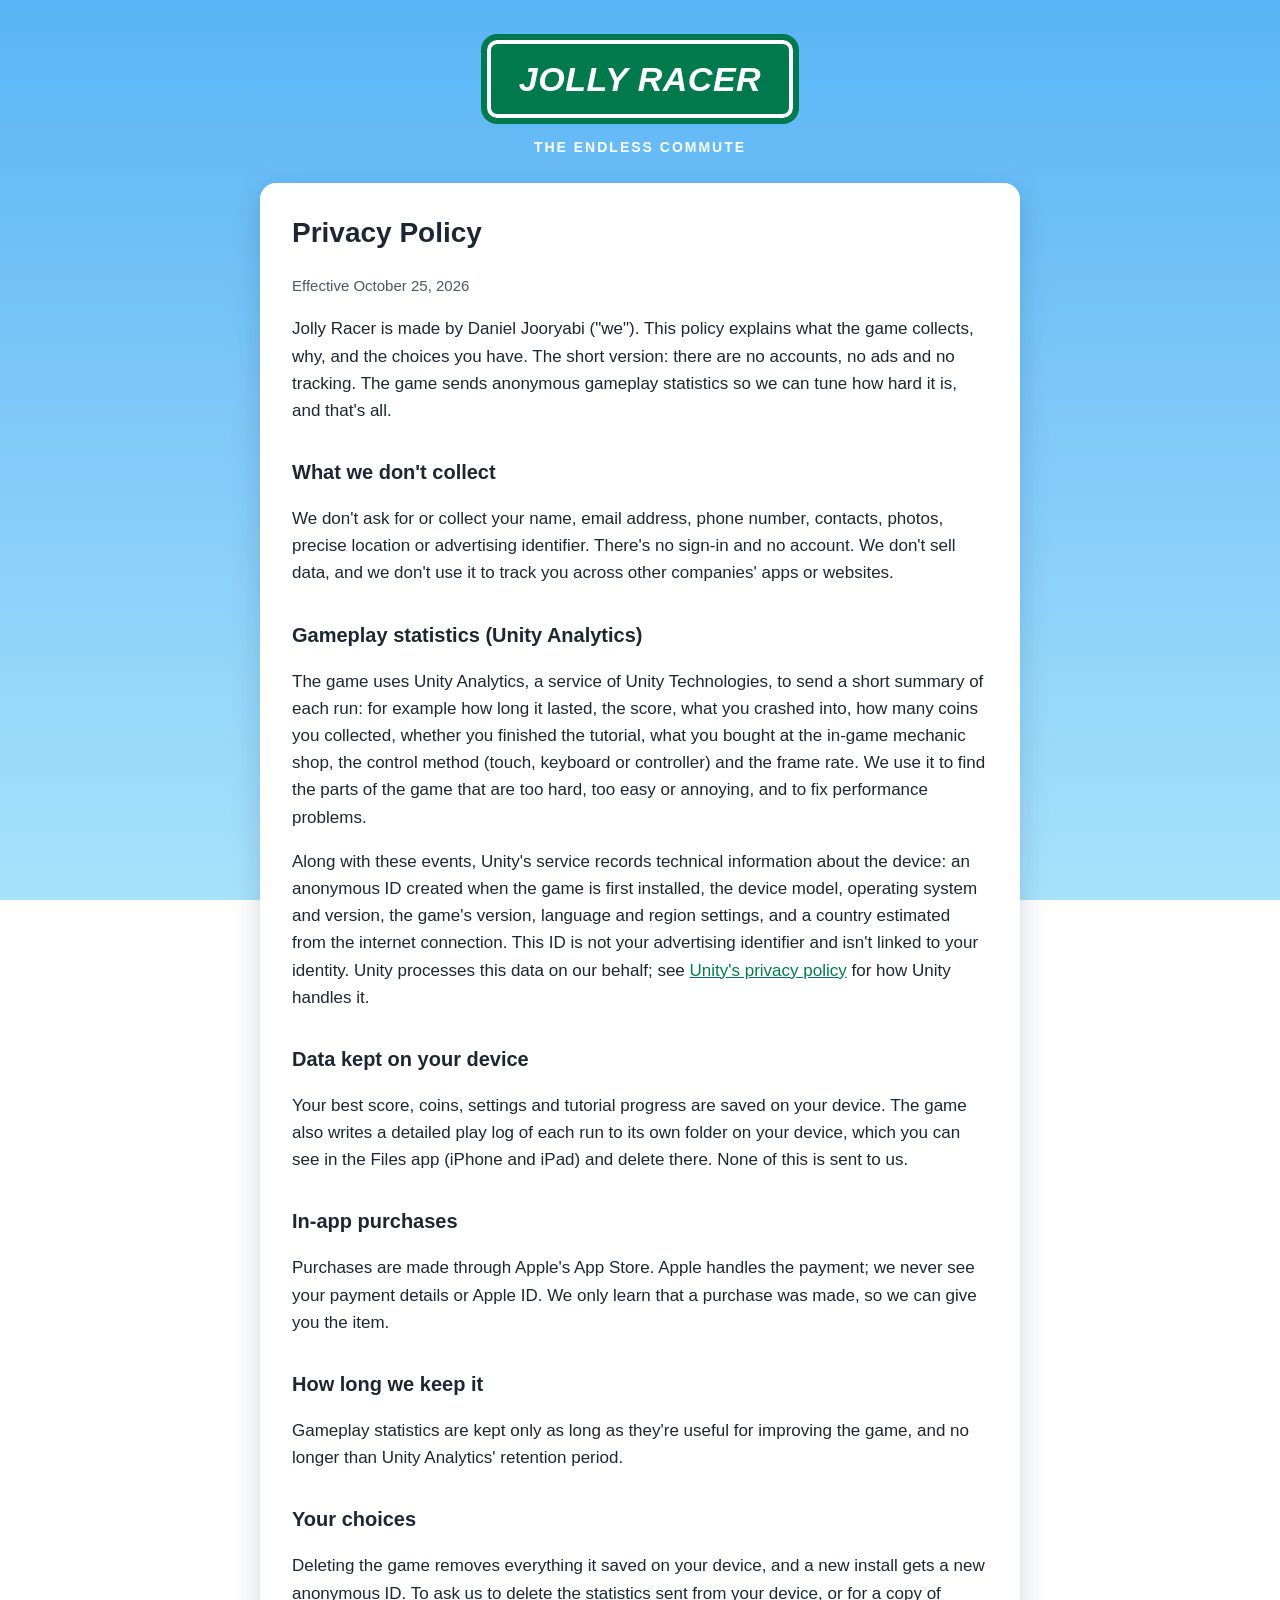
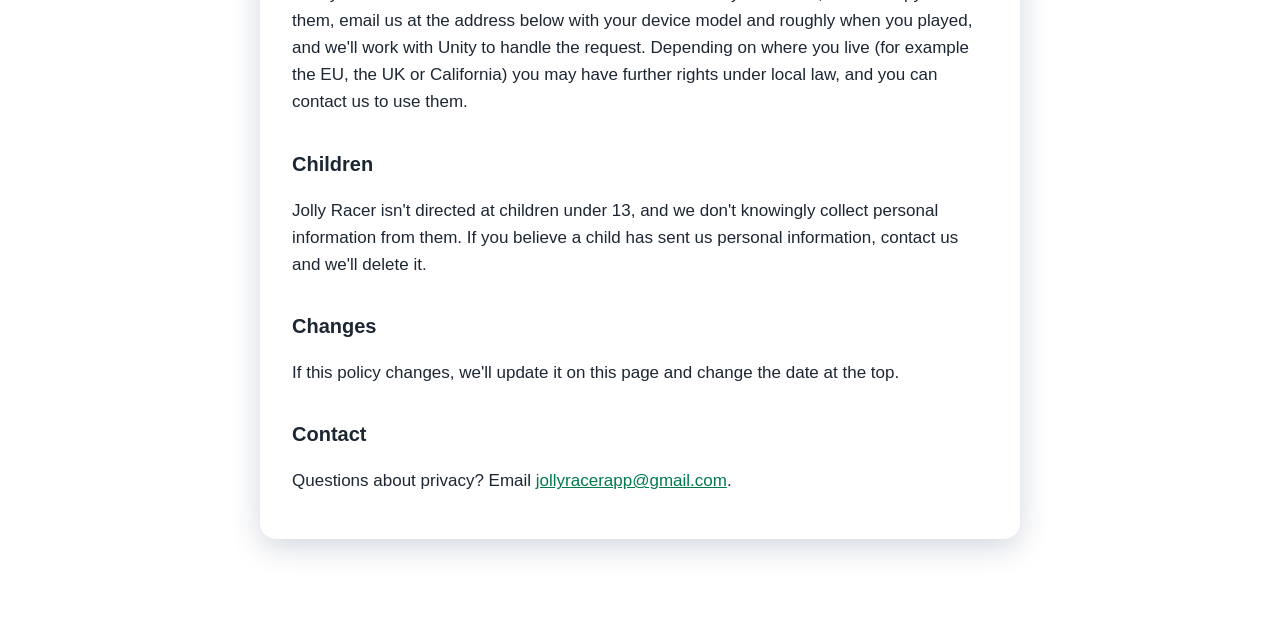
==== privacy/index.html @ 312b2e0e "Add the Jolly Racer site: home, support and privacy policy Co-Authored-By: Claude Opus 5.5 <noreply@" ====
<!doctype html>
<html lang="en">
<head>
  <meta charset="utf-8">
  <meta name="viewport" content="width=device-width, initial-scale=1">
  <title>Jolly Racer Privacy Policy</title>
  <link rel="stylesheet" href="../style.css">
</head>
<body>
  <header>
    <a class="sign" href="../">JOLLY RACER</a>
    <p>THE ENDLESS COMMUTE</p>
  </header>
  <main>
    <h1>Privacy Policy</h1>
    <p class="muted">Effective October 25, 2026</p>

    <p>Jolly Racer is made by Daniel Jooryabi ("we"). This policy explains what the game collects, why, and the
    choices you have. The short version: there are no accounts, no ads and no tracking. The game sends anonymous
    gameplay statistics so we can tune how hard it is, and that's all.</p>

    <h2>What we don't collect</h2>
    <p>We don't ask for or collect your name, email address, phone number, contacts, photos, precise location or
    advertising identifier. There's no sign-in and no account. We don't sell data, and we don't use it to track you
    across other companies' apps or websites.</p>

    <h2>Gameplay statistics (Unity Analytics)</h2>
    <p>The game uses Unity Analytics, a service of Unity Technologies, to send a short summary of each run: for
    example how long it lasted, the score, what you crashed into, how many coins you collected, whether you finished
    the tutorial, what you bought at the in-game mechanic shop, the control method (touch, keyboard or controller)
    and the frame rate. We use it to find the parts of the game that are too hard, too easy or annoying, and to fix
    performance problems.</p>
    <p>Along with these events, Unity's service records technical information about the device: an anonymous ID
    created when the game is first installed, the device model, operating system and version, the game's version,
    language and region settings, and a country estimated from the internet connection. This ID is not your
    advertising identifier and isn't linked to your identity. Unity processes this data on our behalf; see
    <a href="https://unity.com/legal/game-player-and-app-user-privacy-policy">Unity's privacy policy</a> for how
    Unity handles it.</p>

    <h2>Data kept on your device</h2>
    <p>Your best score, coins, settings and tutorial progress are saved on your device. The game also writes a
    detailed play log of each run to its own folder on your device, which you can see in the Files app (iPhone and
    iPad) and delete there. None of this is sent to us.</p>

    <h2>In-app purchases</h2>
    <p>Purchases are made through Apple's App Store. Apple handles the payment; we never see your payment details
    or Apple ID. We only learn that a purchase was made, so we can give you the item.</p>

    <h2>How long we keep it</h2>
    <p>Gameplay statistics are kept only as long as they're useful for improving the game, and no longer than Unity
    Analytics' retention period.</p>

    <h2>Your choices</h2>
    <p>Deleting the game removes everything it saved on your device, and a new install gets a new anonymous ID. To
    ask us to delete the statistics sent from your device, or for a copy of them, email us at the address below
    with your device model and roughly when you played, and we'll work with Unity to handle the request. Depending on
    where you live (for example the EU, the UK or California) you may have further rights under local law, and you
    can contact us to use them.</p>

    <h2>Children</h2>
    <p>Jolly Racer isn't directed at children under 13, and we don't knowingly collect personal information from
    them. If you believe a child has sent us personal information, contact us and we'll delete it.</p>

    <h2>Changes</h2>
    <p>If this policy changes, we'll update it on this page and change the date at the top.</p>

    <h2>Contact</h2>
    <p>Questions about privacy? Email <a href="mailto:jollyracerapp@gmail.com">jollyracerapp@gmail.com</a>.</p>
  </main>
  <nav>
    <a href="../">Home</a>
    <a href="../support/">Support</a>
  </nav>
</body>
</html>
---- style.css ----
:root {
  --sky: #5ab4f5;
  --sky-light: #a8e2fc;
  --sign: #007a4d;
  --ink: #1d2733;
  --muted: #4a5868;
  --card: #ffffff;
}

* { box-sizing: border-box; }

body {
  margin: 0;
  font: 17px/1.6 -apple-system, BlinkMacSystemFont, "Segoe UI", Roboto, Helvetica, Arial, sans-serif;
  color: var(--ink);
  background: linear-gradient(var(--sky), var(--sky-light)) fixed;
  min-height: 100vh;
}

header {
  text-align: center;
  padding: 40px 16px 24px;
}

.sign {
  display: inline-block;
  background: var(--sign);
  color: #fff;
  border: 4px solid #fff;
  outline: 6px solid var(--sign);
  border-radius: 10px;
  padding: 8px 28px;
  font-weight: 800;
  font-style: italic;
  font-size: 34px;
  letter-spacing: 0.5px;
  text-decoration: none;
}

header p {
  margin: 18px 0 0;
  color: #fff;
  font-weight: 700;
  letter-spacing: 2px;
  font-size: 14px;
}

main {
  max-width: 760px;
  margin: 0 auto 32px;
  padding: 28px 32px;
  background: var(--card);
  border-radius: 16px;
  box-shadow: 0 8px 30px rgba(0, 40, 80, 0.18);
}

h1 { margin-top: 0; font-size: 28px; }
h2 { font-size: 20px; margin-top: 32px; }
a { color: var(--sign); }
.muted { color: var(--muted); font-size: 15px; }

nav {
  text-align: center;
  padding-bottom: 40px;
}

nav a {
  color: #fff;
  font-weight: 700;
  margin: 0 12px;
}

@media (max-width: 600px) {
  main { margin: 0 16px 24px; padding: 22px 20px; }
  .sign { font-size: 26px; padding: 6px 18px; }
}
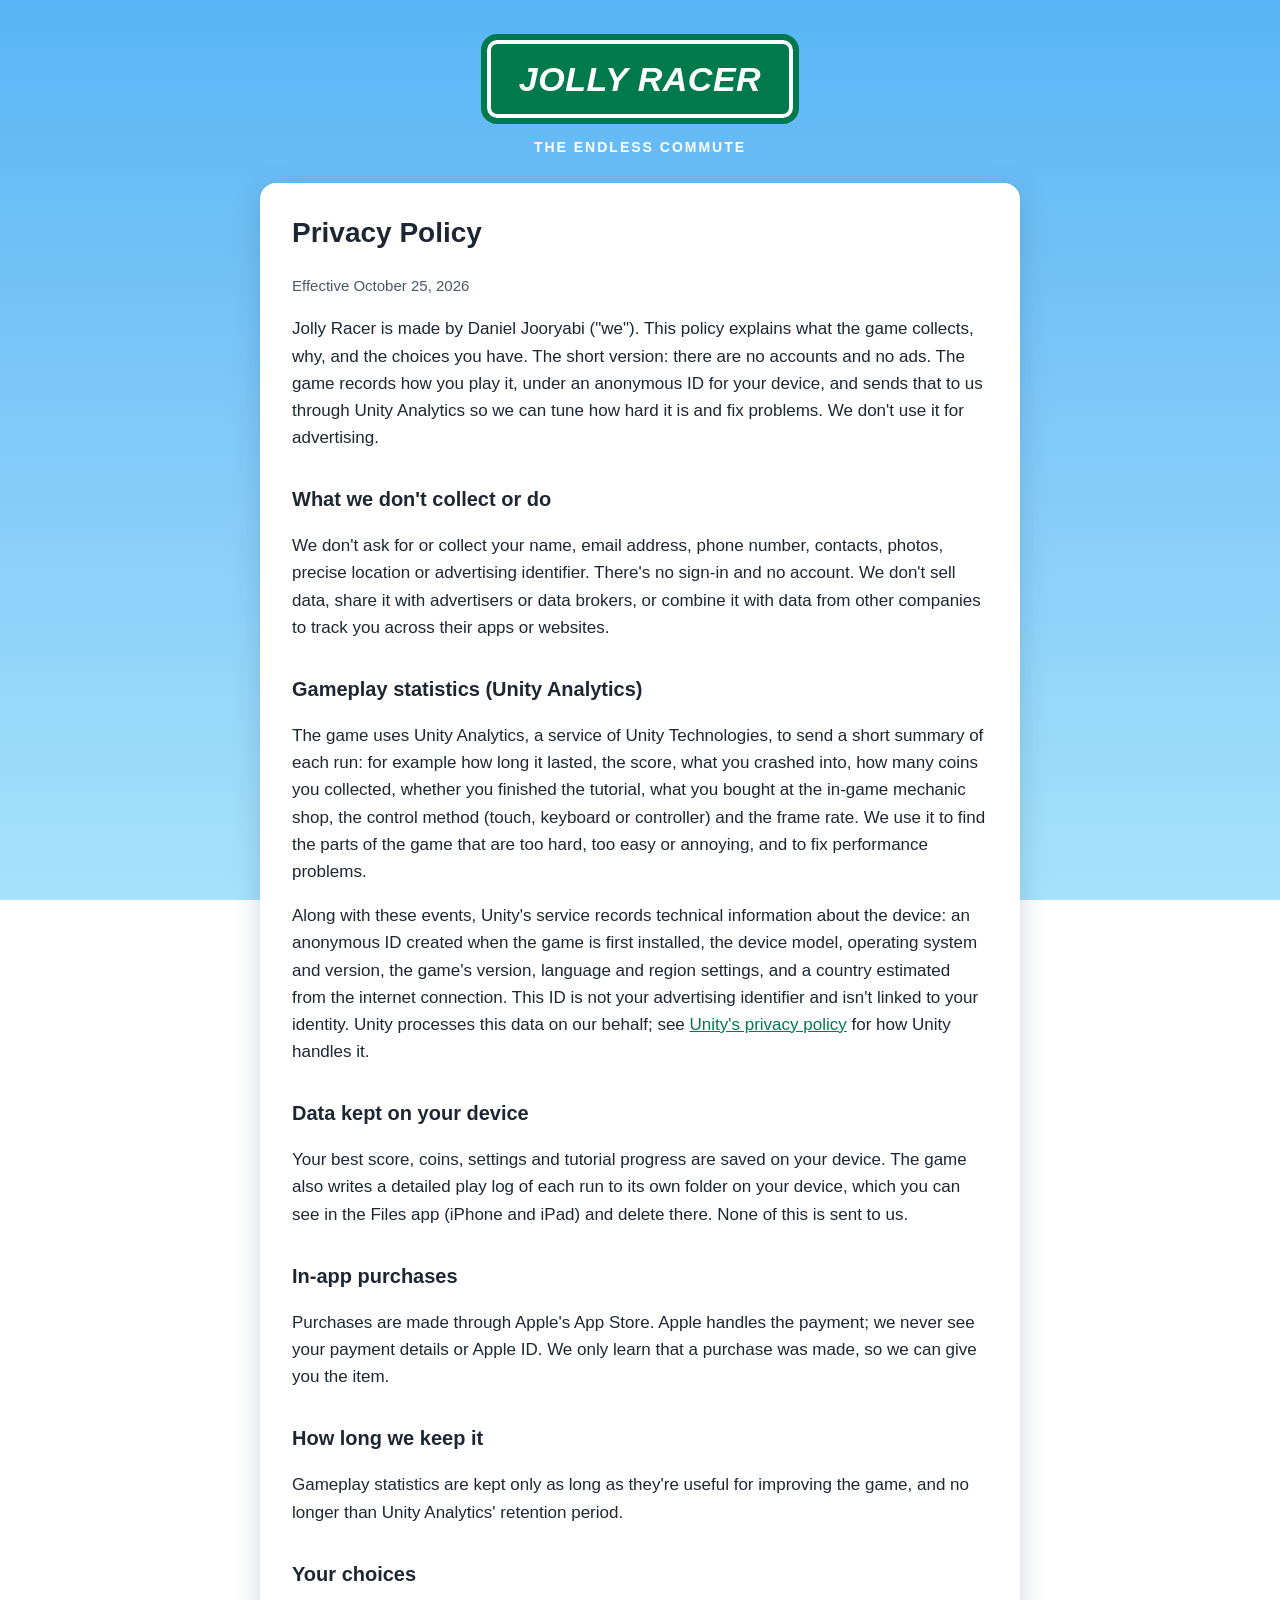
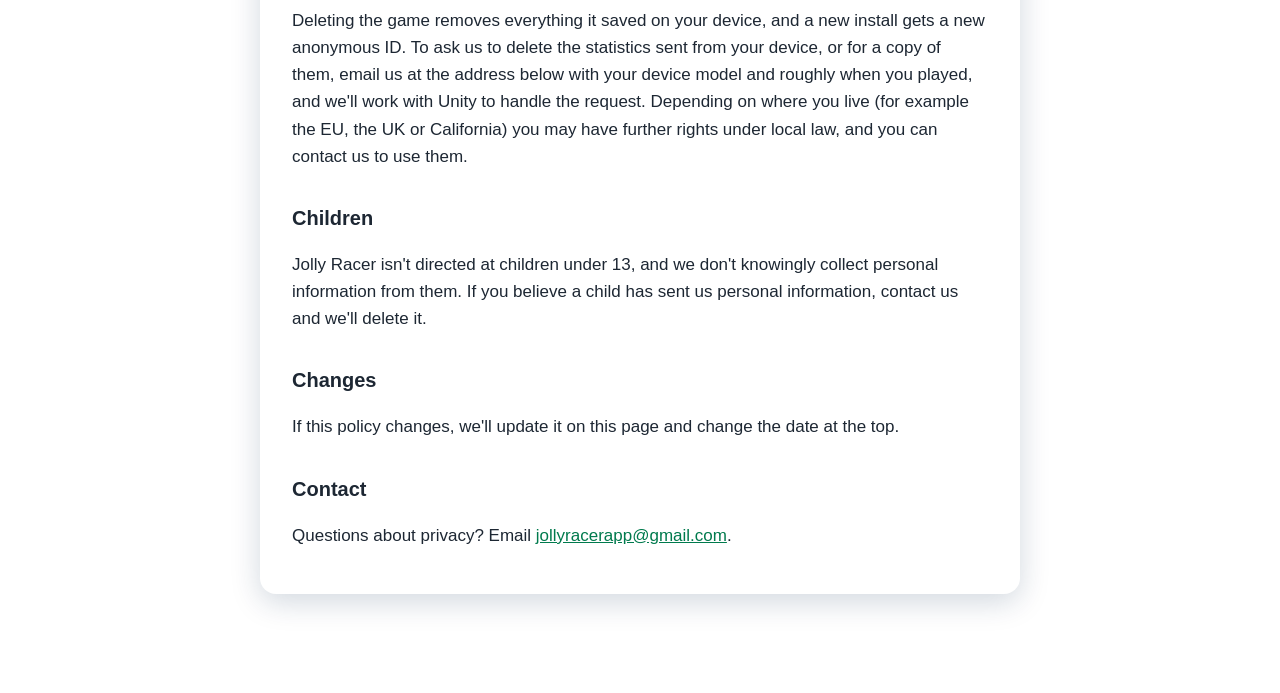
==== commit eeab5077: "Say plainly in the privacy policy that the game records how you play The summary said there was no t" ====
--- a/privacy/index.html
+++ b/privacy/index.html
@@ -16,13 +16,14 @@
     <p class="muted">Effective October 25, 2026</p>
 
     <p>Jolly Racer is made by Daniel Jooryabi ("we"). This policy explains what the game collects, why, and the
-    choices you have. The short version: there are no accounts, no ads and no tracking. The game sends anonymous
-    gameplay statistics so we can tune how hard it is, and that's all.</p>
+    choices you have. The short version: there are no accounts and no ads. The game records how you play it, under
+    an anonymous ID for your device, and sends that to us through Unity Analytics so we can tune how hard it is and
+    fix problems. We don't use it for advertising.</p>
 
-    <h2>What we don't collect</h2>
+    <h2>What we don't collect or do</h2>
     <p>We don't ask for or collect your name, email address, phone number, contacts, photos, precise location or
-    advertising identifier. There's no sign-in and no account. We don't sell data, and we don't use it to track you
-    across other companies' apps or websites.</p>
+    advertising identifier. There's no sign-in and no account. We don't sell data, share it with advertisers or data
+    brokers, or combine it with data from other companies to track you across their apps or websites.</p>
 
     <h2>Gameplay statistics (Unity Analytics)</h2>
     <p>The game uses Unity Analytics, a service of Unity Technologies, to send a short summary of each run: for
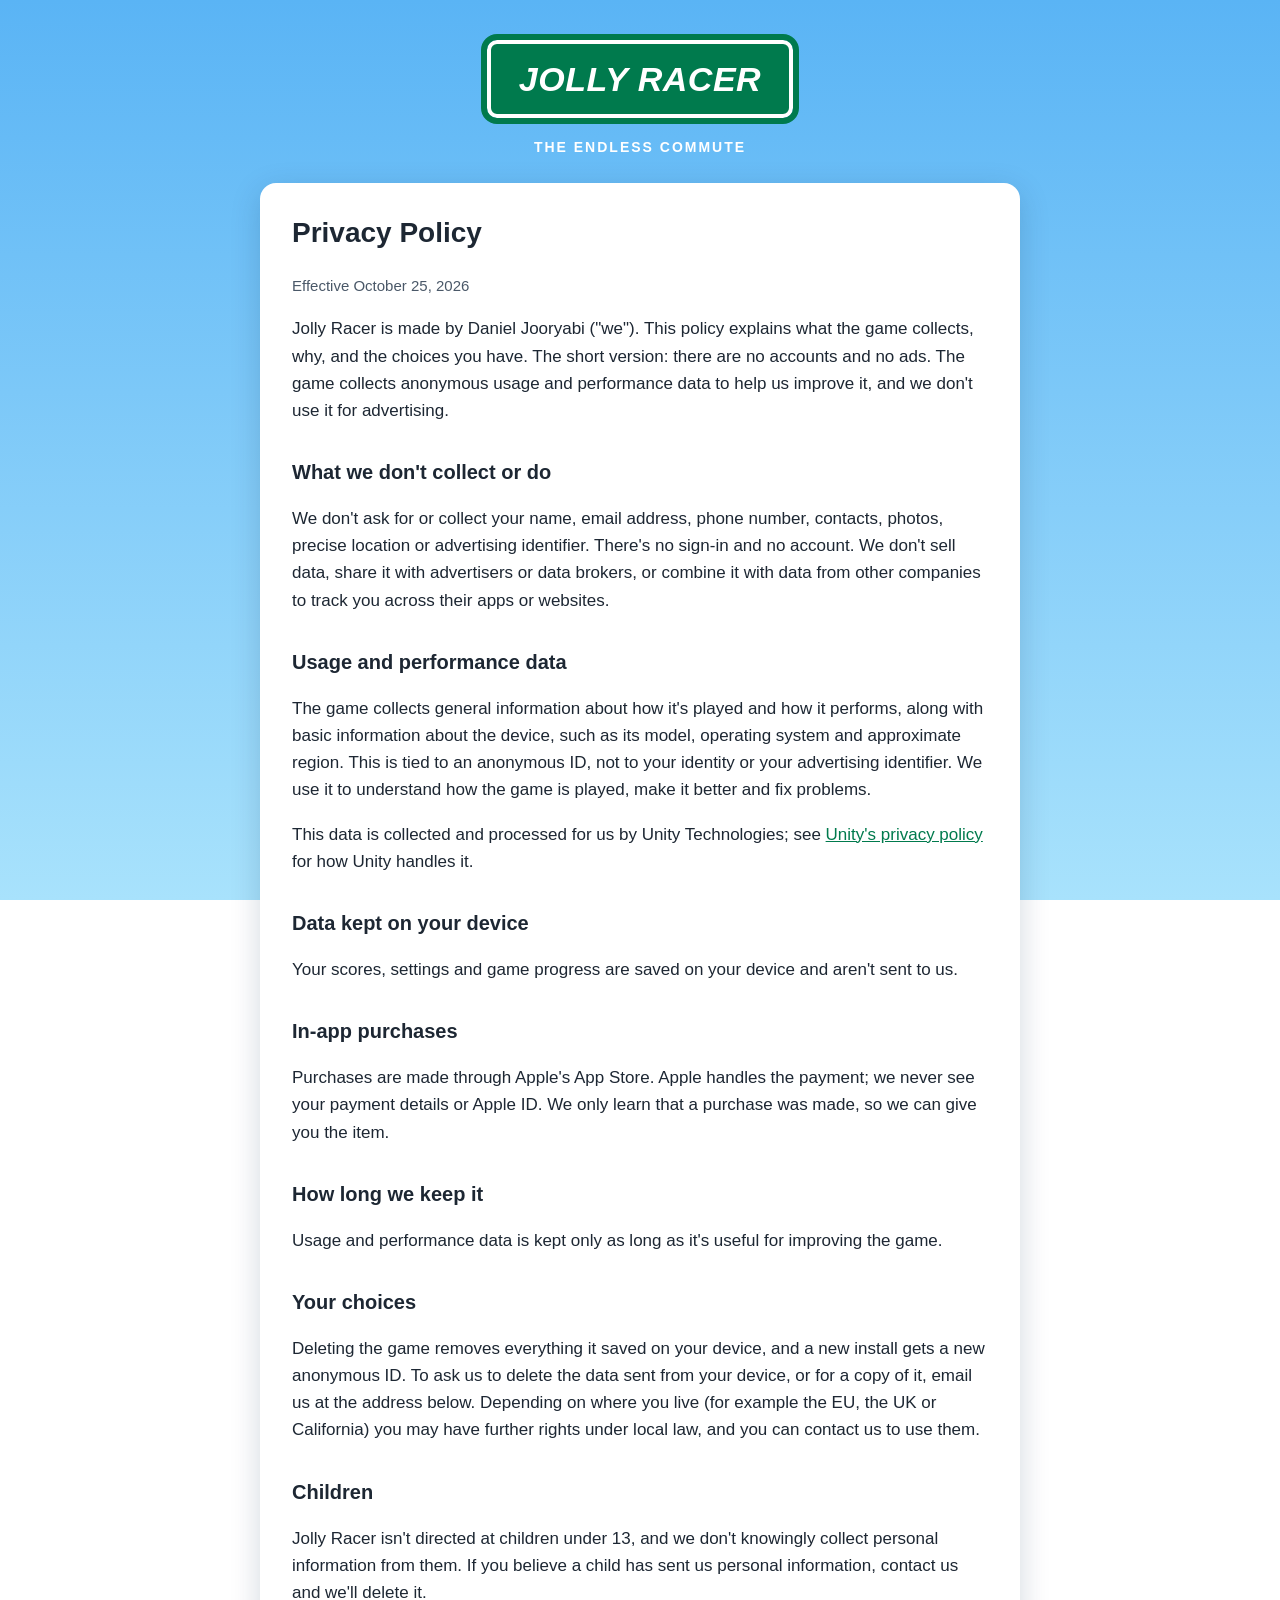
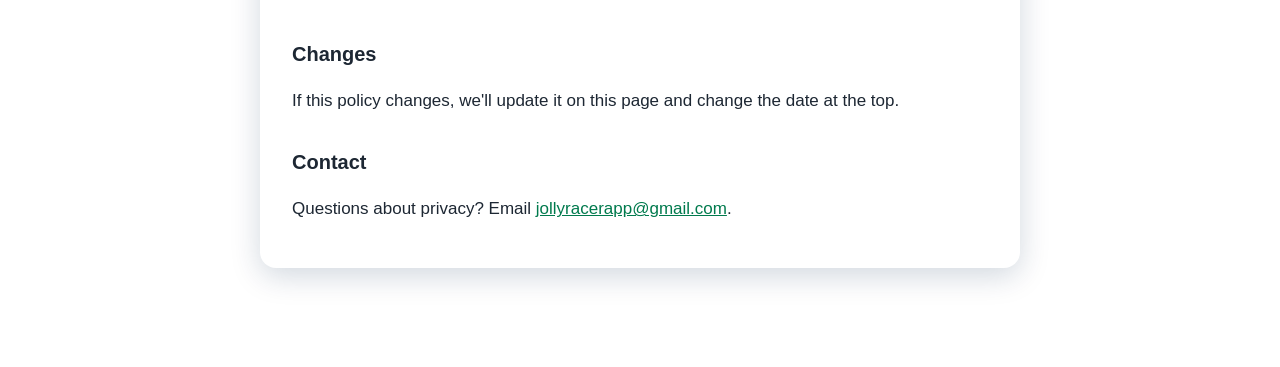
==== commit 3d17683a: "Keep the privacy policy's description of the data it collects general Co-Authored-By: Claude Opus 5." ====
--- a/privacy/index.html
+++ b/privacy/index.html
@@ -16,45 +16,36 @@
     <p class="muted">Effective October 25, 2026</p>
 
     <p>Jolly Racer is made by Daniel Jooryabi ("we"). This policy explains what the game collects, why, and the
-    choices you have. The short version: there are no accounts and no ads. The game records how you play it, under
-    an anonymous ID for your device, and sends that to us through Unity Analytics so we can tune how hard it is and
-    fix problems. We don't use it for advertising.</p>
+    choices you have. The short version: there are no accounts and no ads. The game collects anonymous usage and
+    performance data to help us improve it, and we don't use it for advertising.</p>
 
     <h2>What we don't collect or do</h2>
     <p>We don't ask for or collect your name, email address, phone number, contacts, photos, precise location or
     advertising identifier. There's no sign-in and no account. We don't sell data, share it with advertisers or data
     brokers, or combine it with data from other companies to track you across their apps or websites.</p>
 
-    <h2>Gameplay statistics (Unity Analytics)</h2>
-    <p>The game uses Unity Analytics, a service of Unity Technologies, to send a short summary of each run: for
-    example how long it lasted, the score, what you crashed into, how many coins you collected, whether you finished
-    the tutorial, what you bought at the in-game mechanic shop, the control method (touch, keyboard or controller)
-    and the frame rate. We use it to find the parts of the game that are too hard, too easy or annoying, and to fix
-    performance problems.</p>
-    <p>Along with these events, Unity's service records technical information about the device: an anonymous ID
-    created when the game is first installed, the device model, operating system and version, the game's version,
-    language and region settings, and a country estimated from the internet connection. This ID is not your
-    advertising identifier and isn't linked to your identity. Unity processes this data on our behalf; see
+    <h2>Usage and performance data</h2>
+    <p>The game collects general information about how it's played and how it performs, along with basic
+    information about the device, such as its model, operating system and approximate region. This is tied to an
+    anonymous ID, not to your identity or your advertising identifier. We use it to understand how the game is
+    played, make it better and fix problems.</p>
+    <p>This data is collected and processed for us by Unity Technologies; see
     <a href="https://unity.com/legal/game-player-and-app-user-privacy-policy">Unity's privacy policy</a> for how
     Unity handles it.</p>
 
     <h2>Data kept on your device</h2>
-    <p>Your best score, coins, settings and tutorial progress are saved on your device. The game also writes a
-    detailed play log of each run to its own folder on your device, which you can see in the Files app (iPhone and
-    iPad) and delete there. None of this is sent to us.</p>
+    <p>Your scores, settings and game progress are saved on your device and aren't sent to us.</p>
 
     <h2>In-app purchases</h2>
     <p>Purchases are made through Apple's App Store. Apple handles the payment; we never see your payment details
     or Apple ID. We only learn that a purchase was made, so we can give you the item.</p>
 
     <h2>How long we keep it</h2>
-    <p>Gameplay statistics are kept only as long as they're useful for improving the game, and no longer than Unity
-    Analytics' retention period.</p>
+    <p>Usage and performance data is kept only as long as it's useful for improving the game.</p>
 
     <h2>Your choices</h2>
     <p>Deleting the game removes everything it saved on your device, and a new install gets a new anonymous ID. To
-    ask us to delete the statistics sent from your device, or for a copy of them, email us at the address below
-    with your device model and roughly when you played, and we'll work with Unity to handle the request. Depending on
+    ask us to delete the data sent from your device, or for a copy of it, email us at the address below. Depending on
     where you live (for example the EU, the UK or California) you may have further rights under local law, and you
     can contact us to use them.</p>
 
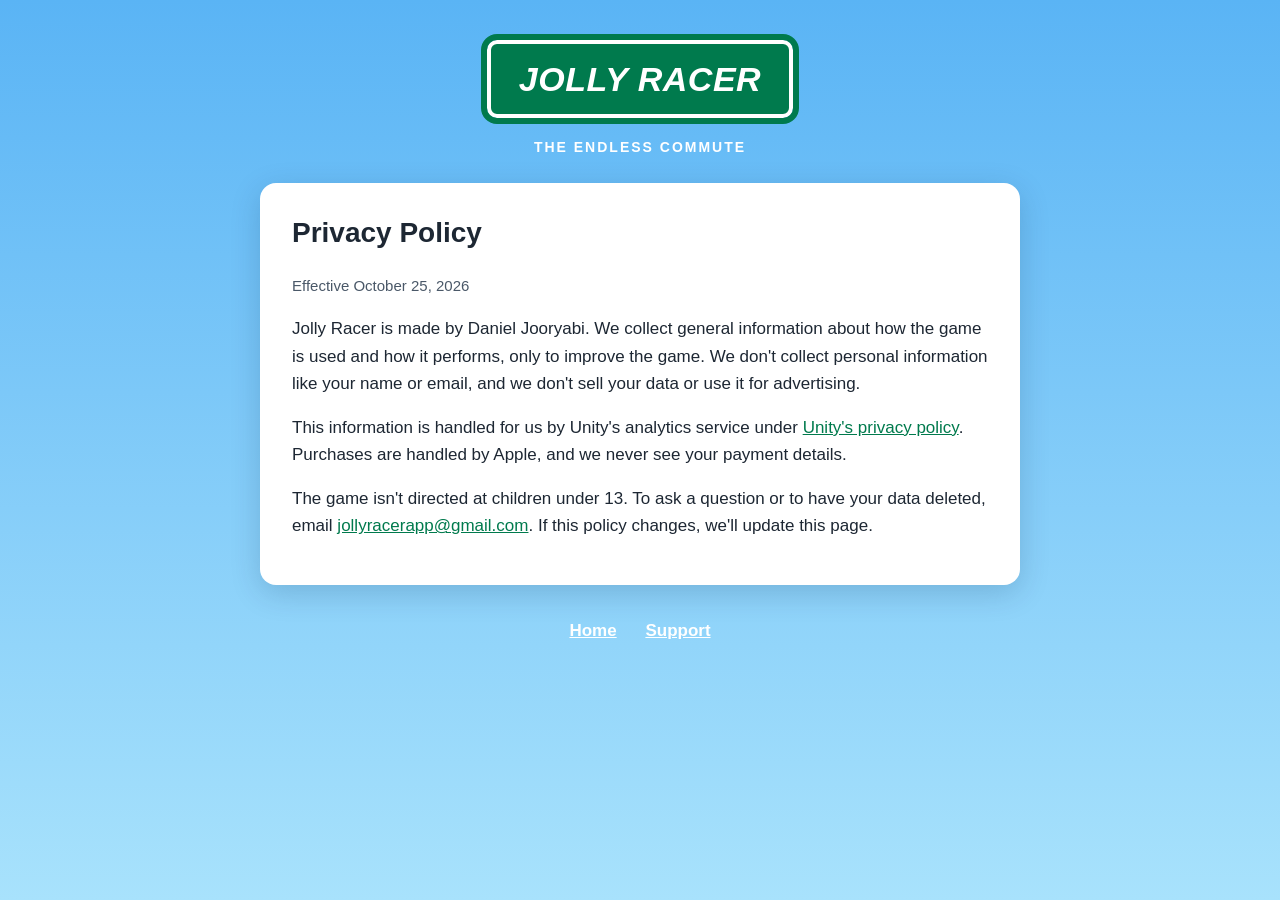
==== commit d86b552b: "Cut the privacy policy down to three short paragraphs Co-Authored-By: Claude Opus 5.5 <noreply@anthr" ====
--- a/privacy/index.html
+++ b/privacy/index.html
@@ -15,49 +15,17 @@
     <h1>Privacy Policy</h1>
     <p class="muted">Effective October 25, 2026</p>
 
-    <p>Jolly Racer is made by Daniel Jooryabi ("we"). This policy explains what the game collects, why, and the
-    choices you have. The short version: there are no accounts and no ads. The game collects anonymous usage and
-    performance data to help us improve it, and we don't use it for advertising.</p>
+    <p>Jolly Racer is made by Daniel Jooryabi. We collect general information about how the game is used and how it
+    performs, only to improve the game. We don't collect personal information like your name or email, and we don't
+    sell your data or use it for advertising.</p>
 
-    <h2>What we don't collect or do</h2>
-    <p>We don't ask for or collect your name, email address, phone number, contacts, photos, precise location or
-    advertising identifier. There's no sign-in and no account. We don't sell data, share it with advertisers or data
-    brokers, or combine it with data from other companies to track you across their apps or websites.</p>
+    <p>This information is handled for us by Unity's analytics service under
+    <a href="https://unity.com/legal/game-player-and-app-user-privacy-policy">Unity's privacy policy</a>. Purchases
+    are handled by Apple, and we never see your payment details.</p>
 
-    <h2>Usage and performance data</h2>
-    <p>The game collects general information about how it's played and how it performs, along with basic
-    information about the device, such as its model, operating system and approximate region. This is tied to an
-    anonymous ID, not to your identity or your advertising identifier. We use it to understand how the game is
-    played, make it better and fix problems.</p>
-    <p>This data is collected and processed for us by Unity Technologies; see
-    <a href="https://unity.com/legal/game-player-and-app-user-privacy-policy">Unity's privacy policy</a> for how
-    Unity handles it.</p>
-
-    <h2>Data kept on your device</h2>
-    <p>Your scores, settings and game progress are saved on your device and aren't sent to us.</p>
-
-    <h2>In-app purchases</h2>
-    <p>Purchases are made through Apple's App Store. Apple handles the payment; we never see your payment details
-    or Apple ID. We only learn that a purchase was made, so we can give you the item.</p>
-
-    <h2>How long we keep it</h2>
-    <p>Usage and performance data is kept only as long as it's useful for improving the game.</p>
-
-    <h2>Your choices</h2>
-    <p>Deleting the game removes everything it saved on your device, and a new install gets a new anonymous ID. To
-    ask us to delete the data sent from your device, or for a copy of it, email us at the address below. Depending on
-    where you live (for example the EU, the UK or California) you may have further rights under local law, and you
-    can contact us to use them.</p>
-
-    <h2>Children</h2>
-    <p>Jolly Racer isn't directed at children under 13, and we don't knowingly collect personal information from
-    them. If you believe a child has sent us personal information, contact us and we'll delete it.</p>
-
-    <h2>Changes</h2>
-    <p>If this policy changes, we'll update it on this page and change the date at the top.</p>
-
-    <h2>Contact</h2>
-    <p>Questions about privacy? Email <a href="mailto:jollyracerapp@gmail.com">jollyracerapp@gmail.com</a>.</p>
+    <p>The game isn't directed at children under 13. To ask a question or to have your data deleted, email
+    <a href="mailto:jollyracerapp@gmail.com">jollyracerapp@gmail.com</a>. If this policy changes, we'll update this
+    page.</p>
   </main>
   <nav>
     <a href="../">Home</a>
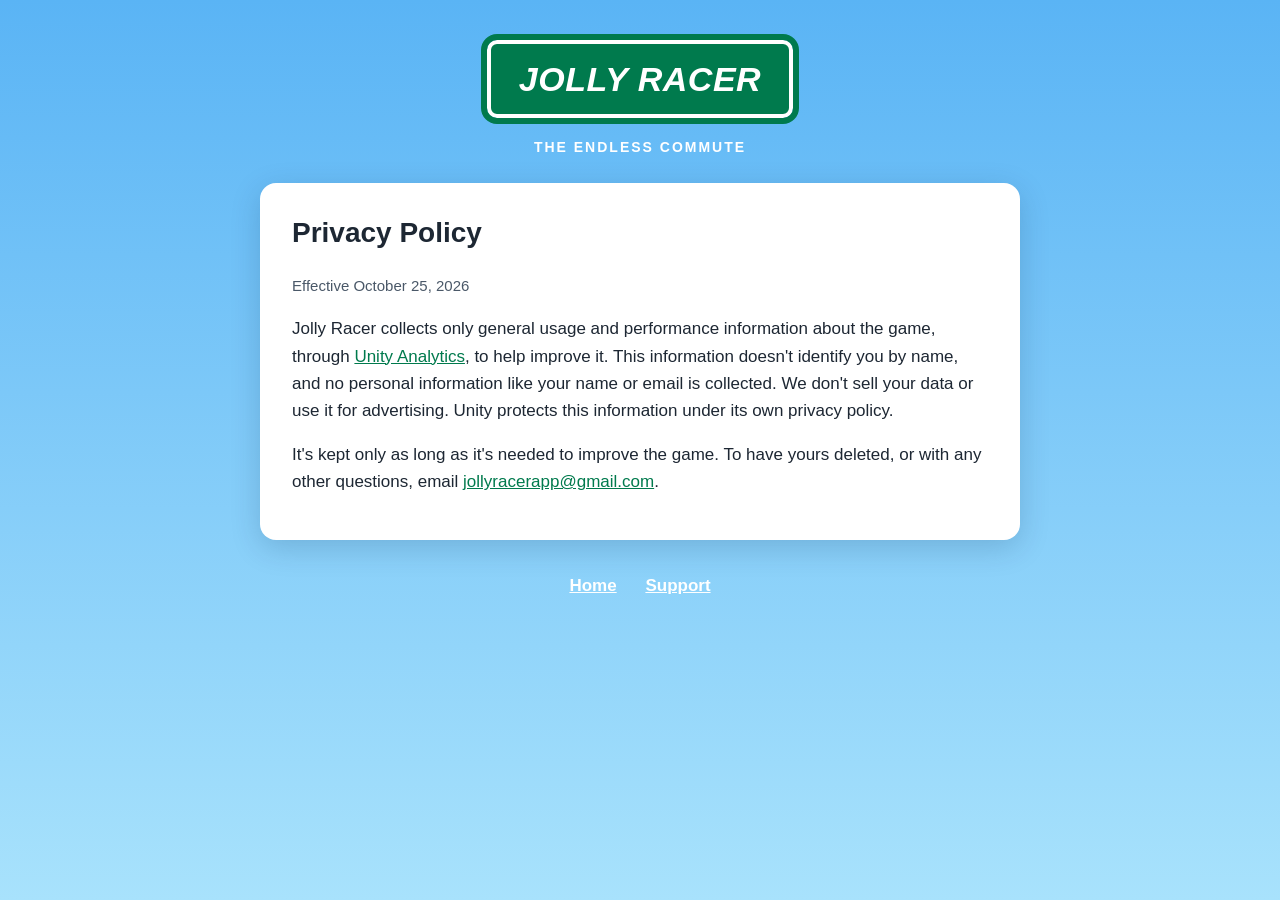
==== commit 3039ed56: "Publish the final privacy policy: usage and performance information, Unity, retention and deletion C" ====
--- a/privacy/index.html
+++ b/privacy/index.html
@@ -15,17 +15,14 @@
     <h1>Privacy Policy</h1>
     <p class="muted">Effective October 25, 2026</p>
 
-    <p>Jolly Racer is made by Daniel Jooryabi. We collect general information about how the game is used and how it
-    performs, only to improve the game. We don't collect personal information like your name or email, and we don't
-    sell your data or use it for advertising.</p>
+    <p>Jolly Racer collects only general usage and performance information about the game, through
+    <a href="https://unity.com/legal/game-player-and-app-user-privacy-policy">Unity Analytics</a>, to help improve it.
+    This information doesn't identify you by name, and no personal information like your name or email is collected.
+    We don't sell your data or use it for advertising. Unity protects this information under its own privacy
+    policy.</p>
 
-    <p>This information is handled for us by Unity's analytics service under
-    <a href="https://unity.com/legal/game-player-and-app-user-privacy-policy">Unity's privacy policy</a>. Purchases
-    are handled by Apple, and we never see your payment details.</p>
-
-    <p>The game isn't directed at children under 13. To ask a question or to have your data deleted, email
-    <a href="mailto:jollyracerapp@gmail.com">jollyracerapp@gmail.com</a>. If this policy changes, we'll update this
-    page.</p>
+    <p>It's kept only as long as it's needed to improve the game. To have yours deleted, or with any other
+    questions, email <a href="mailto:jollyracerapp@gmail.com">jollyracerapp@gmail.com</a>.</p>
   </main>
   <nav>
     <a href="../">Home</a>
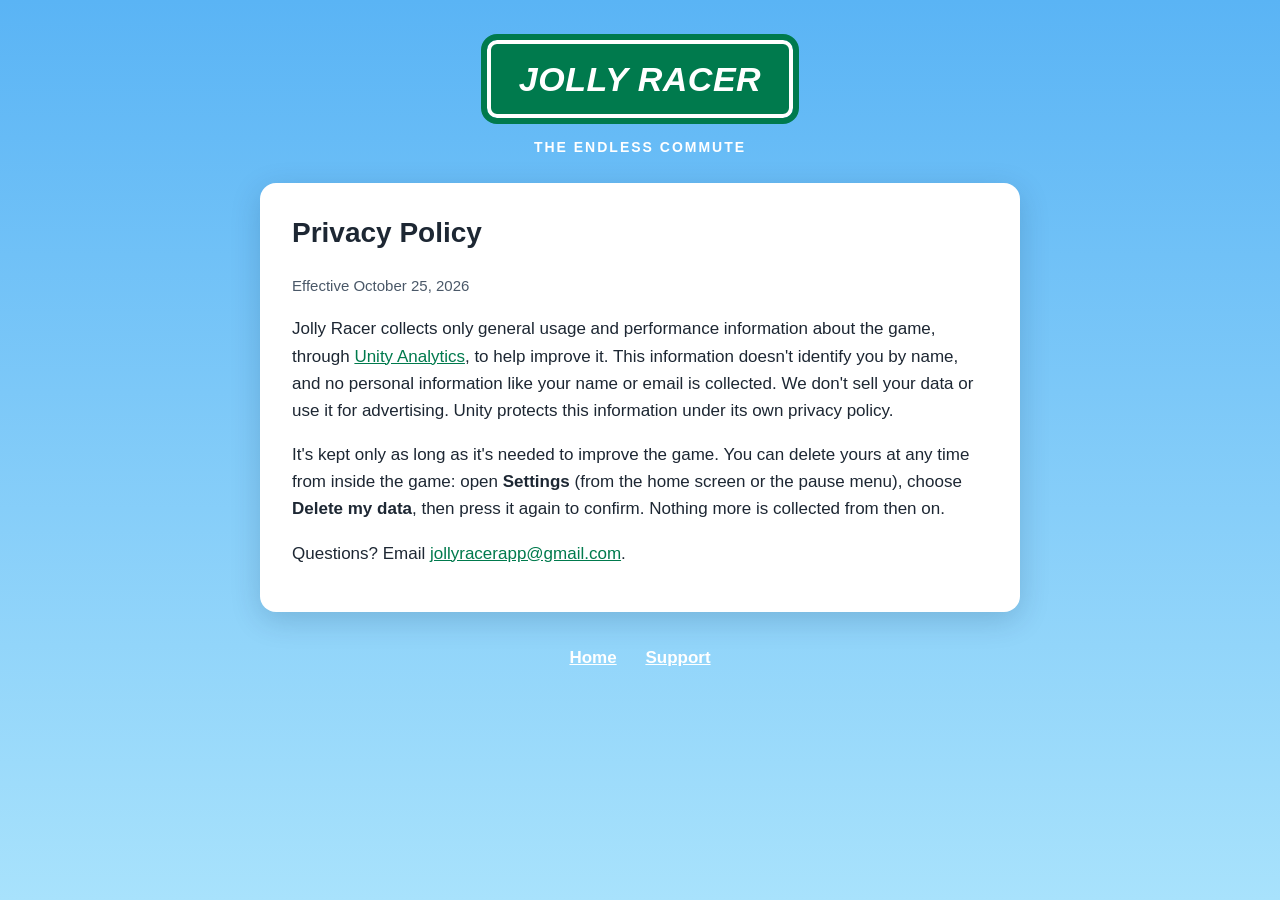
==== commit 47219bbf: "Point the privacy policy to Delete my data in the game's Settings Co-Authored-By: Claude Opus 5.5 <n" ====
--- a/privacy/index.html
+++ b/privacy/index.html
@@ -21,8 +21,11 @@
     We don't sell your data or use it for advertising. Unity protects this information under its own privacy
     policy.</p>
 
-    <p>It's kept only as long as it's needed to improve the game. To have yours deleted, or with any other
-    questions, email <a href="mailto:jollyracerapp@gmail.com">jollyracerapp@gmail.com</a>.</p>
+    <p>It's kept only as long as it's needed to improve the game. You can delete yours at any time from inside the
+    game: open <strong>Settings</strong> (from the home screen or the pause menu), choose <strong>Delete my
+    data</strong>, then press it again to confirm. Nothing more is collected from then on.</p>
+
+    <p>Questions? Email <a href="mailto:jollyracerapp@gmail.com">jollyracerapp@gmail.com</a>.</p>
   </main>
   <nav>
     <a href="../">Home</a>
